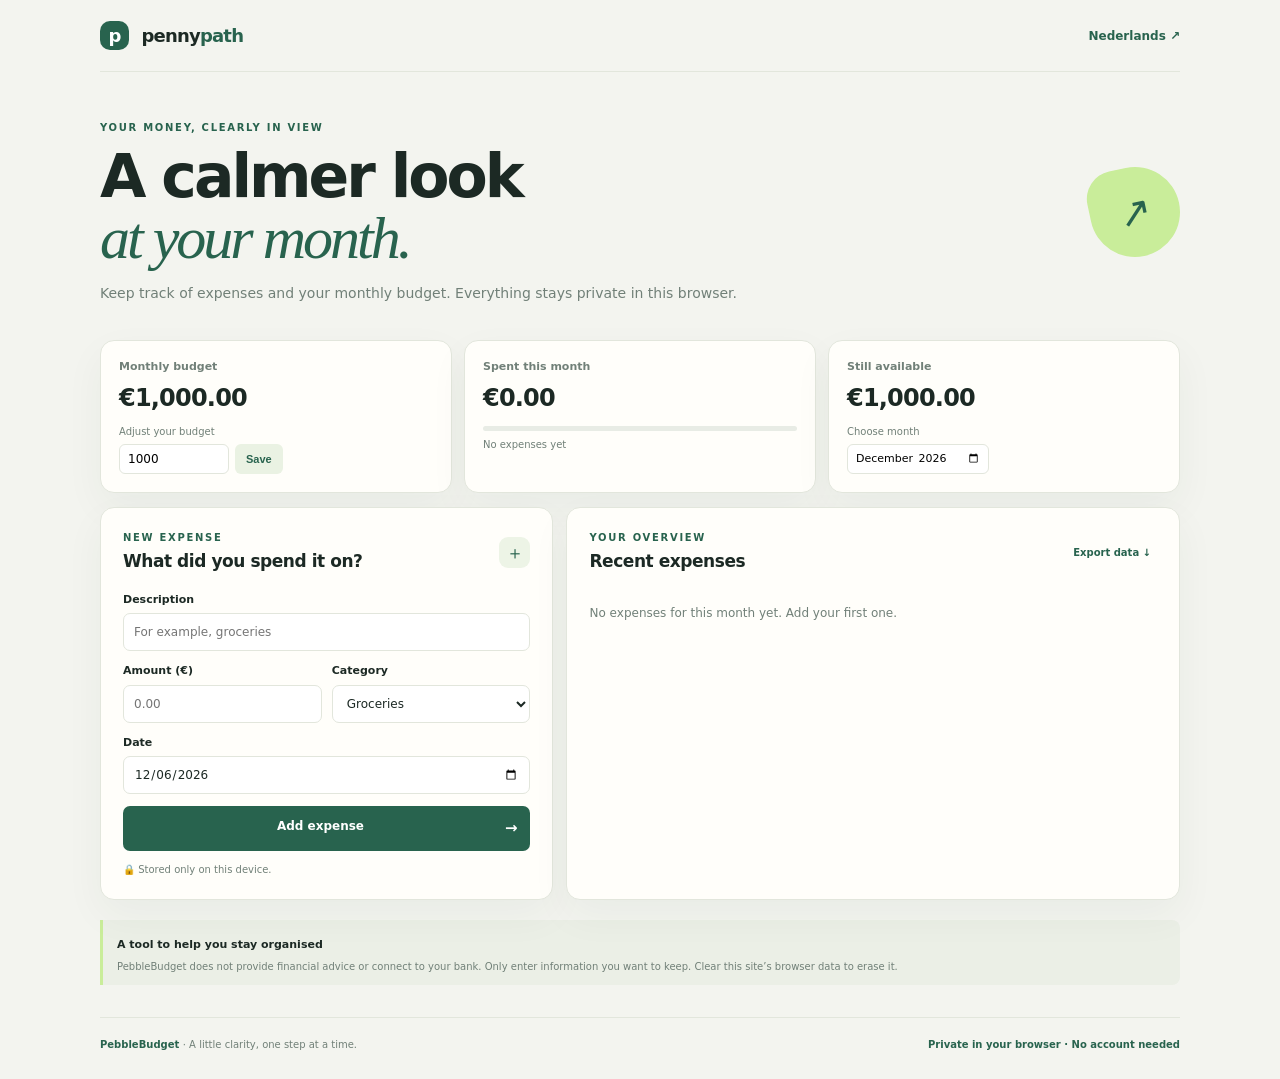
==== en/index.html @ 4a0b5ceb "Build bilingual local budget planner" ====
<!doctype html><html lang="en"><head><meta charset="utf-8"><meta name="viewport" content="width=device-width,initial-scale=1"><meta name="description" content="A simple budget planner that keeps your expenses in your browser."><title>PebbleBudget — a clearer month</title><link rel="stylesheet" href="../styles.css"><script src="app.js" defer></script></head><body>
<header><a class="brand" href="index.html"><span class="logo">p</span> penny<span>path</span></a><a class="lang" href="../index.html">Nederlands ↗</a></header><main><section class="hero"><div><p class="eyebrow">YOUR MONEY, CLEARLY IN VIEW</p><h1>A calmer look<br><em>at your month.</em></h1><p class="intro">Keep track of expenses and your monthly budget. Everything stays private in this browser.</p></div><div class="hero-art" aria-hidden="true">↗</div></section>
<section class="overview"><article class="stat"><span>Monthly budget</span><strong id="budgetValue">€0.00</strong><label for="budgetInput">Adjust your budget</label><div class="budget-edit"><input id="budgetInput" type="number" min="0" step="10" value="1000" aria-label="Monthly budget in euros"><button id="saveBudget">Save</button></div></article><article class="stat spent"><span>Spent this month</span><strong id="spentValue">€0.00</strong><div class="meter"><i id="budgetMeter"></i></div><small id="budgetHint">No expenses yet</small></article><article class="stat remaining"><span>Still available</span><strong id="remainingValue">€0.00</strong><label for="month">Choose month</label><input id="month" type="month"></article></section>
<div class="columns"><section class="panel"><div class="panel-head"><div><p class="eyebrow">NEW EXPENSE</p><h2>What did you spend it on?</h2></div><span class="icon">＋</span></div><form id="expenseForm"><label for="title">Description</label><input id="title" maxlength="80" required placeholder="For example, groceries"><div class="form-row"><div><label for="amount">Amount (€)</label><input id="amount" type="number" min="0.01" step="0.01" required placeholder="0.00"></div><div><label for="category">Category</label><select id="category"><option value="food">Groceries</option><option value="home">Home</option><option value="travel">Transport</option><option value="fun">Leisure</option><option value="other">Other</option></select></div></div><label for="date">Date</label><input id="date" type="date" required><button class="primary" type="submit">Add expense <span>→</span></button></form><p class="privacy">🔒 Stored only on this device.</p></section>
<section class="panel transactions"><div class="panel-head"><div><p class="eyebrow">YOUR OVERVIEW</p><h2>Recent expenses</h2></div><button id="export" class="text-button">Export data ↓</button></div><ul id="list" class="list"></ul><p id="empty" class="empty">No expenses for this month yet. Add your first one.</p></section></div>
<section class="note"><strong>A tool to help you stay organised</strong><p>PebbleBudget does not provide financial advice or connect to your bank. Only enter information you want to keep. Clear this site’s browser data to erase it.</p></section></main><footer><span>PebbleBudget <span>· A little clarity, one step at a time.</span></span><span>Private in your browser · No account needed</span></footer></body></html>
---- styles.css ----
:root{--bg:#f3f4ef;--paper:#fffefa;--ink:#1c2924;--muted:#718078;--green:#28634e;--lime:#c9ed9a;--line:#e2e6dc;--coral:#db765b;--shadow:0 15px 40px #1a39240c}*{box-sizing:border-box}body{margin:0;background:var(--bg);color:var(--ink);font-family:Inter,ui-sans-serif,system-ui,-apple-system,"Segoe UI",sans-serif;line-height:1.5}header,main,footer{width:min(1080px,calc(100% - 40px));margin:auto}header{height:72px;display:flex;align-items:center;justify-content:space-between;border-bottom:1px solid var(--line)}.brand{font-weight:800;letter-spacing:-.8px;text-decoration:none;color:var(--ink);font-size:18px}.brand>span:last-child{color:var(--green)}.logo{display:inline-grid;place-items:center;background:var(--green);color:white;border-radius:10px;width:29px;height:29px;margin-right:7px}.lang{font-size:12px;font-weight:750;color:var(--green);text-decoration:none}.hero{display:flex;align-items:center;justify-content:space-between;padding:48px 0 36px}.eyebrow{font-size:10px;letter-spacing:1.7px;font-weight:850;color:var(--green);margin:0 0 11px}.hero h1{font-size:clamp(39px,6vw,60px);line-height:1.01;letter-spacing:-3px;margin:0}.hero h1 em{font-family:Georgia,serif;color:var(--green);font-weight:400}.intro{font-size:14px;color:var(--muted);margin:15px 0 0}.hero-art{width:90px;height:90px;border-radius:28px 50% 50% 50%;display:grid;place-items:center;background:var(--lime);font-size:40px;color:var(--green);transform:rotate(-12deg)}.overview{display:grid;grid-template-columns:repeat(3,1fr);gap:12px}.stat{border:1px solid var(--line);background:var(--paper);border-radius:14px;padding:18px;box-shadow:var(--shadow);min-height:153px;display:flex;flex-direction:column}.stat>span{font-size:11px;color:var(--muted);font-weight:700}.stat strong{font-size:24px;letter-spacing:-.8px;margin:4px 0 7px}.stat label{font-size:10px;color:var(--muted);margin-top:auto;margin-bottom:5px}.stat input{font:inherit}.budget-edit{display:flex;gap:6px}.budget-edit input{width:110px;border:1px solid var(--line);border-radius:6px;padding:5px 8px;font-size:12px}.budget-edit button{background:#eaf2e3;border:0;border-radius:6px;padding:4px 11px;font-size:11px;font-weight:750;color:var(--green);cursor:pointer}.meter{height:5px;background:#e8ece5;border-radius:9px;overflow:hidden;margin:3px 0 6px}.meter i{display:block;width:0;height:100%;background:var(--green);transition:width .2s}.spent small{font-size:10px;color:var(--muted)}#month{width:max-content;border:1px solid var(--line);border-radius:6px;padding:5px 7px;font-size:11px}.columns{display:grid;grid-template-columns:.85fr 1.15fr;gap:13px;margin-top:14px}.panel{background:var(--paper);border:1px solid var(--line);border-radius:14px;padding:22px;box-shadow:var(--shadow)}.panel-head{display:flex;align-items:center;justify-content:space-between;margin-bottom:17px}.panel-head .eyebrow{margin-bottom:4px}.panel h2{font-size:17px;letter-spacing:-.45px;margin:0}.icon{width:31px;height:31px;display:grid;place-items:center;background:#edf4e6;border-radius:9px;color:var(--green);font-size:18px}form label{display:block;font-size:11px;font-weight:700;margin:0 0 5px}form input,form select{width:100%;height:38px;border:1px solid var(--line);border-radius:7px;padding:0 10px;margin-bottom:12px;background:white;color:var(--ink);font:inherit;font-size:12px}form input:focus,form select:focus,#budgetInput:focus,#month:focus{outline:2px solid #78a58a;outline-offset:1px}.form-row{display:grid;grid-template-columns:1fr 1fr;gap:10px}.primary{width:100%;border:0;border-radius:7px;padding:11px 13px;background:var(--green);color:white;font:inherit;font-size:12px;font-weight:800;cursor:pointer}.primary:hover{background:#1a513d}.primary span{float:right;font-size:15px}.privacy{font-size:10px;color:var(--muted);margin:11px 0 0}.text-button{border:0;background:transparent;color:var(--green);font:inherit;font-size:10px;font-weight:750;cursor:pointer}.list{list-style:none;padding:0;margin:0}.item{display:flex;align-items:center;gap:10px;padding:10px 0;border-top:1px solid var(--line)}.dot{width:31px;height:31px;border-radius:10px;background:#edf4e6;display:grid;place-items:center;flex:none}.item-copy{min-width:0;flex:1}.item-copy strong{display:block;font-size:12px;white-space:nowrap;overflow:hidden;text-overflow:ellipsis}.item-copy small{color:var(--muted);font-size:10px}.amount{font-size:12px;font-weight:800;white-space:nowrap}.delete{border:0;background:transparent;color:#89958d;cursor:pointer;font-size:16px}.delete:hover{color:#b54532}.empty{font-size:12px;color:var(--muted);padding:12px 0}.note{border-left:3px solid var(--lime);padding:11px 14px;margin:20px 0 32px;background:#ebefe6;border-radius:0 8px 8px 0}.note strong{font-size:11px}.note p{font-size:10px;color:var(--muted);margin:4px 0 0}footer{border-top:1px solid var(--line);padding:19px 0 27px;display:flex;justify-content:space-between;color:var(--green);font-size:10px;font-weight:750}footer span span{color:var(--muted);font-weight:400}@media(max-width:720px){header,main,footer{width:calc(100% - 30px)}.hero{padding:36px 0 27px}.hero-art{width:66px;height:66px;font-size:30px;border-radius:22px 50% 50%}.overview{grid-template-columns:1fr 1fr}.remaining{grid-column:span 2;min-height:120px}.columns{grid-template-columns:1fr}.panel{padding:18px}.hero h1{letter-spacing:-2px}}@media(max-width:420px){.overview{grid-template-columns:1fr}.remaining{grid-column:auto}.stat{min-height:128px}footer{gap:9px;flex-direction:column}}
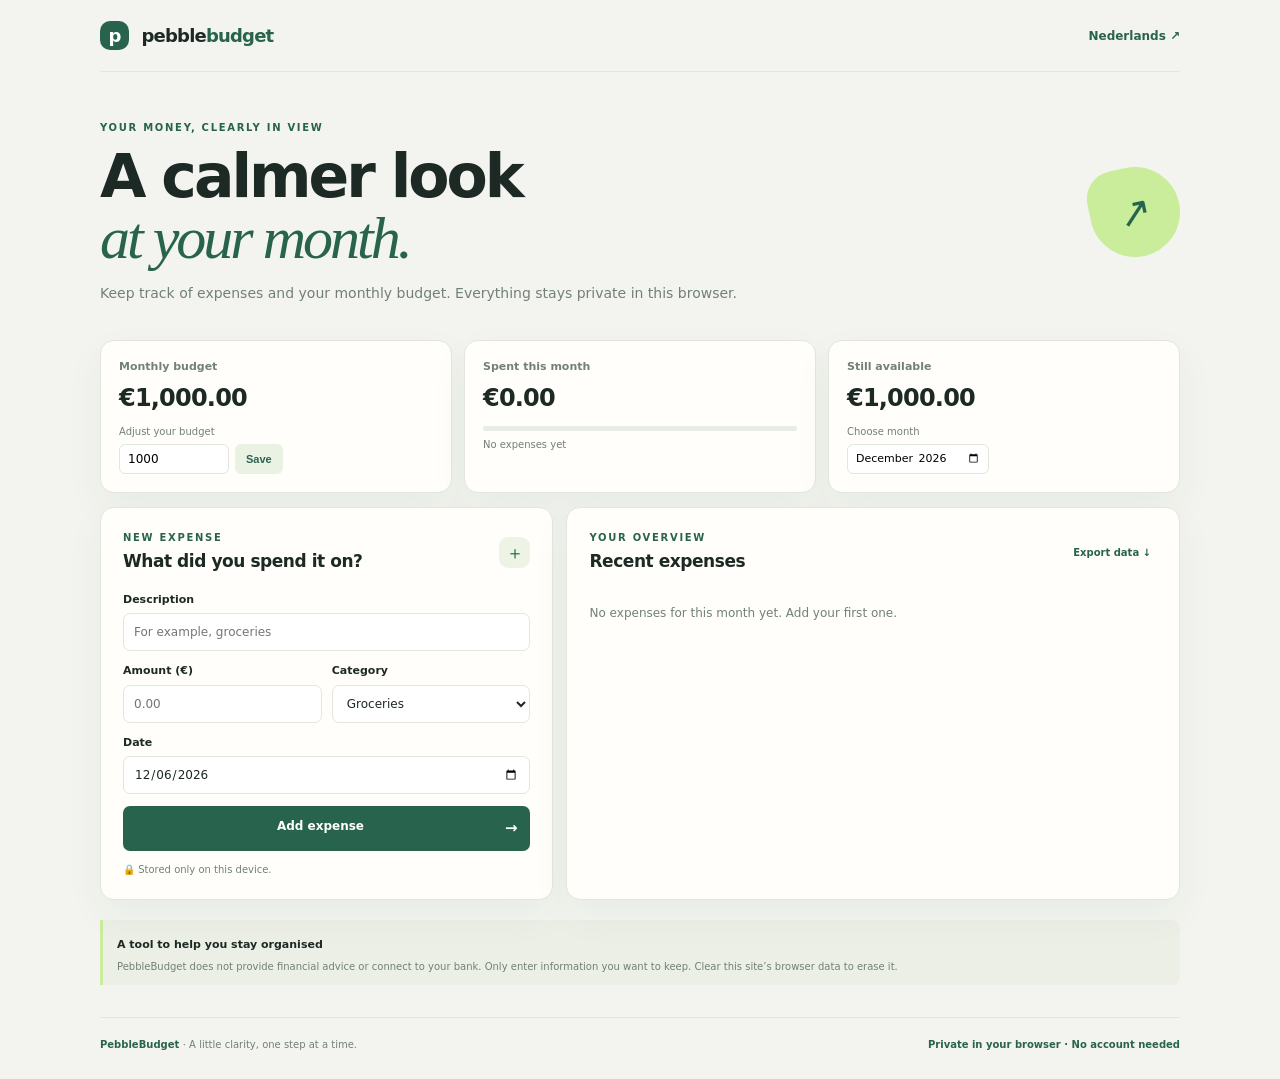
==== commit 8b0ace75: "Polish bilingual README and refresh branding" ====
--- a/en/index.html
+++ b/en/index.html
@@ -1,5 +1,5 @@
 <!doctype html><html lang="en"><head><meta charset="utf-8"><meta name="viewport" content="width=device-width,initial-scale=1"><meta name="description" content="A simple budget planner that keeps your expenses in your browser."><title>PebbleBudget — a clearer month</title><link rel="stylesheet" href="../styles.css"><script src="app.js" defer></script></head><body>
-<header><a class="brand" href="index.html"><span class="logo">p</span> penny<span>path</span></a><a class="lang" href="../index.html">Nederlands ↗</a></header><main><section class="hero"><div><p class="eyebrow">YOUR MONEY, CLEARLY IN VIEW</p><h1>A calmer look<br><em>at your month.</em></h1><p class="intro">Keep track of expenses and your monthly budget. Everything stays private in this browser.</p></div><div class="hero-art" aria-hidden="true">↗</div></section>
+<header><a class="brand" href="index.html"><span class="logo">p</span> pebble<span>budget</span></a><a class="lang" href="../index.html">Nederlands ↗</a></header><main><section class="hero"><div><p class="eyebrow">YOUR MONEY, CLEARLY IN VIEW</p><h1>A calmer look<br><em>at your month.</em></h1><p class="intro">Keep track of expenses and your monthly budget. Everything stays private in this browser.</p></div><div class="hero-art" aria-hidden="true">↗</div></section>
 <section class="overview"><article class="stat"><span>Monthly budget</span><strong id="budgetValue">€0.00</strong><label for="budgetInput">Adjust your budget</label><div class="budget-edit"><input id="budgetInput" type="number" min="0" step="10" value="1000" aria-label="Monthly budget in euros"><button id="saveBudget">Save</button></div></article><article class="stat spent"><span>Spent this month</span><strong id="spentValue">€0.00</strong><div class="meter"><i id="budgetMeter"></i></div><small id="budgetHint">No expenses yet</small></article><article class="stat remaining"><span>Still available</span><strong id="remainingValue">€0.00</strong><label for="month">Choose month</label><input id="month" type="month"></article></section>
 <div class="columns"><section class="panel"><div class="panel-head"><div><p class="eyebrow">NEW EXPENSE</p><h2>What did you spend it on?</h2></div><span class="icon">＋</span></div><form id="expenseForm"><label for="title">Description</label><input id="title" maxlength="80" required placeholder="For example, groceries"><div class="form-row"><div><label for="amount">Amount (€)</label><input id="amount" type="number" min="0.01" step="0.01" required placeholder="0.00"></div><div><label for="category">Category</label><select id="category"><option value="food">Groceries</option><option value="home">Home</option><option value="travel">Transport</option><option value="fun">Leisure</option><option value="other">Other</option></select></div></div><label for="date">Date</label><input id="date" type="date" required><button class="primary" type="submit">Add expense <span>→</span></button></form><p class="privacy">🔒 Stored only on this device.</p></section>
 <section class="panel transactions"><div class="panel-head"><div><p class="eyebrow">YOUR OVERVIEW</p><h2>Recent expenses</h2></div><button id="export" class="text-button">Export data ↓</button></div><ul id="list" class="list"></ul><p id="empty" class="empty">No expenses for this month yet. Add your first one.</p></section></div>
